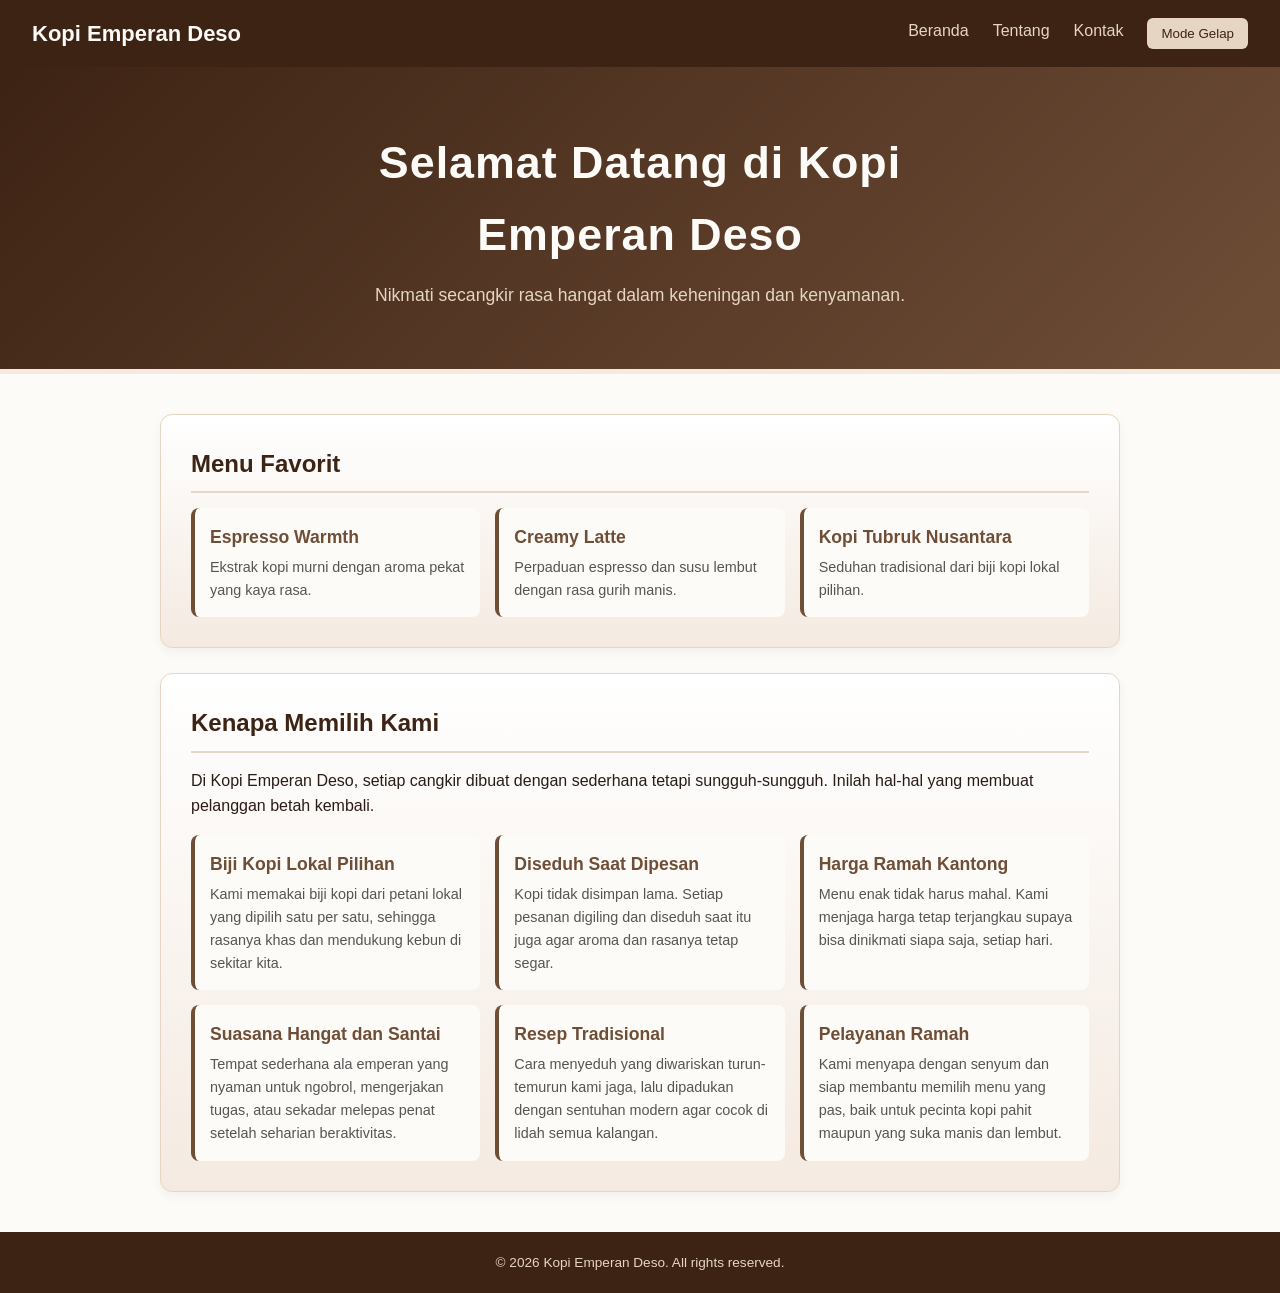
==== index.html @ c7e58eea "tombol mode gelap" ====
<!DOCTYPE html>
<html lang="id">
<head>
    <meta charset="UTF-8">
    <meta name="viewport" content="width=device-width, initial-scale=1.0">
    <title>Beranda | Kopi Emperan Deso</title>
    <link rel="stylesheet" href="style.css">
</head>
<body>
    <!-- Navbar -->
    <header class="navbar">
        <div class="logo">Kopi Emperan Deso</div>
        <nav>
            <ul class="menu">
                <li><a href="index.html">Beranda</a></li>
                <li><a href="tentang.html">Tentang</a></li>
                <li><a href="kontak.html">Kontak</a></li>
            </ul>
        </nav>

    </header>

    <!-- Hero -->
    <section class="hero">
        <div class="hero-content">
            <h1>Selamat Datang di Kopi Emperan Deso</h1>
            <p>Nikmati secangkir rasa hangat dalam keheningan dan kenyamanan.</p>
        </div>
    </section>

    <!-- Konten utama -->
    <main>
        <!-- Menu Favorit -->
        <section class="card">
            <h2>Menu Favorit</h2>
            <div class="menu-grid">
                <div class="menu-item">
                    <h3>Espresso Warmth</h3>
                    <p>Ekstrak kopi murni dengan aroma pekat yang kaya rasa.</p>
                </div>
                <div class="menu-item">
                    <h3>Creamy Latte</h3>
                    <p>Perpaduan espresso dan susu lembut dengan rasa gurih manis.</p>
                </div>
                <div class="menu-item">
                    <h3>Kopi Tubruk Nusantara</h3>
                    <p>Seduhan tradisional dari biji kopi lokal pilihan.</p>
                </div>
            </div>
        </section>

        <!-- Kenapa Memilih Kami -->
        <section class="card">
            <h2>Kenapa Memilih Kami</h2>
            <p class="card-intro">
                Di Kopi Emperan Deso, setiap cangkir dibuat dengan sederhana tetapi sungguh-sungguh. Inilah hal-hal yang membuat pelanggan betah kembali.
            </p>
            <div class="menu-grid">
                <div class="menu-item">
                    <h3>Biji Kopi Lokal Pilihan</h3>
                    <p>Kami memakai biji kopi dari petani lokal yang dipilih satu per satu, sehingga rasanya khas dan mendukung kebun di sekitar kita.</p>
                </div>
                <div class="menu-item">
                    <h3>Diseduh Saat Dipesan</h3>
                    <p>Kopi tidak disimpan lama. Setiap pesanan digiling dan diseduh saat itu juga agar aroma dan rasanya tetap segar.</p>
                </div>
                <div class="menu-item">
                    <h3>Harga Ramah Kantong</h3>
                    <p>Menu enak tidak harus mahal. Kami menjaga harga tetap terjangkau supaya bisa dinikmati siapa saja, setiap hari.</p>
                </div>
                <div class="menu-item">
                    <h3>Suasana Hangat dan Santai</h3>
                    <p>Tempat sederhana ala emperan yang nyaman untuk ngobrol, mengerjakan tugas, atau sekadar melepas penat setelah seharian beraktivitas.</p>
                </div>
                <div class="menu-item">
                    <h3>Resep Tradisional</h3>
                    <p>Cara menyeduh yang diwariskan turun-temurun kami jaga, lalu dipadukan dengan sentuhan modern agar cocok di lidah semua kalangan.</p>
                </div>
                <div class="menu-item">
                    <h3>Pelayanan Ramah</h3>
                    <p>Kami menyapa dengan senyum dan siap membantu memilih menu yang pas, baik untuk pecinta kopi pahit maupun yang suka manis dan lembut.</p>
                </div>
            </div>
        </section>
    </main>

    <!-- Footer -->
    <footer>
        <p>&copy; 2026 Kopi Emperan Deso. All rights reserved.</p>
    </footer>

    <script src="script.js"></script>
</body>
</html>
---- style.css ----
:root {
    --bg-cream-light: #FDFBF7;
    --bg-cream-soft: #F4EAE1;
    --accent-cream: #E6D5C3;
    --text-dark: #2B1B17;
    --text-muted: #555;
    --brown-coffee: #6F4E37;
    --brown-deep: #3D2314;
    --card-top: #FFFFFF;
}

body.gelap {
    --bg-cream-light: #17110D;
    --bg-cream-soft: #261B15;
    --accent-cream: #4A3A2F;
    --text-dark: #EEE6DD;
    --text-muted: #C9BDB0;
    --card-top: #2F221A;
}

* {
    margin: 0;
    padding: 0;
    box-sizing: border-box;
    font-family: 'Segoe UI', Tahoma, Geneva, Verdana, sans-serif;
}

body {
    background-color: var(--bg-cream-light);
    color: var(--text-dark);
    line-height: 1.6;
}

/* ===== BAGIAN UMUM (Dasar / Ketua) ===== */
.navbar {
    display: flex;
    justify-content: space-between;
    align-items: center;
    flex-wrap: wrap;
    gap: 12px;
    padding: 16px 32px;
    background-color: var(--brown-deep);
    color: var(--bg-cream-light);
}

.logo {
    font-size: 22px;
    font-weight: bold;
}

.menu {
    display: flex;
    gap: 24px;
    list-style: none;
}

.menu a {
    color: var(--accent-cream);
    text-decoration: none;
}

.menu a:hover {
    text-decoration: underline;
}

#tombol-tema {
    padding: 8px 14px;
    border: none;
    border-radius: 6px;
    background-color: var(--accent-cream);
    color: var(--brown-deep);
    cursor: pointer;
}

main,
.container {
    max-width: 900px;
    margin: 40px auto;
    padding: 0 20px;
}

.container {
    display: flex;
    flex-direction: column;
    gap: 25px;
}

.card {
    background: linear-gradient(180deg, var(--card-top), var(--bg-cream-soft));
    border: 1px solid var(--accent-cream);
    padding: 25px;
    border-radius: 12px;
    box-shadow: 0 4px 10px rgba(61, 35, 20, 0.05);
    margin-bottom: 25px;
}

.container .card {
    margin-bottom: 0;
}

.card h2 {
    color: var(--brown-deep);
    margin-bottom: 15px;
    font-size: 1.5rem;
    border-bottom: 2px solid var(--accent-cream);
    padding-bottom: 8px;
}

body.gelap .card h2 {
    color: var(--accent-cream);
}

footer {
    text-align: center;
    padding: 20px;
    background-color: var(--brown-deep);
    color: var(--accent-cream);
    font-size: 0.85rem;
    margin-top: 40px;
}

/* ===== BAGIAN BERANDA (Ajiw) ===== */
.hero {
    background: linear-gradient(135deg, var(--brown-deep), var(--brown-coffee));
    color: #FDFBF7;
    padding: 60px 20px;
    text-align: center;
    border-bottom: 5px solid var(--bg-cream-soft);
}

.hero-content {
    max-width: 700px;
    margin: 0 auto;
}

.hero h1 {
    font-size: 2.5rem;
    margin-bottom: 10px;
    letter-spacing: 1px;
}

.hero p {
    font-size: 1.1rem;
    color: var(--accent-cream);
}

.card-intro {
    margin-bottom: 16px;
}

.grid {
    display: grid;
    grid-template-columns: repeat(auto-fit, minmax(280px, 1fr));
    gap: 20px;
}

.info-list {
    list-style: none;
}

.info-list li {
    padding: 6px 0;
}

.highlight {
    margin-top: 10px;
    font-size: 0.9rem;
    color: var(--brown-coffee);
    font-weight: 600;
}

.menu-grid {
    display: grid;
    grid-template-columns: repeat(auto-fit, minmax(220px, 1fr));
    gap: 15px;
}

.menu-item {
    background-color: var(--bg-cream-light);
    padding: 15px;
    border-radius: 8px;
    border-left: 4px solid var(--brown-coffee);
}

.menu-item h3 {
    color: var(--brown-coffee);
    font-size: 1.1rem;
    margin-bottom: 5px;
}

.menu-item p {
    font-size: 0.9rem;
    color: var(--text-muted);
}

/* ===== BAGIAN TENTANG (Ocid) ===== */
.daftar {
    margin-left: 20px;
}

/* ===== BAGIAN KONTAK (Sherly) ===== */
.form-kontak label {
    display: block;
    font-weight: 600;
    font-size: 0.9rem;
    color: var(--text-dark);
    margin-top: 10px;
    margin-bottom: 4px;
}

.form-kontak input,
.form-kontak textarea {
    width: 100%;
    padding: 10px 12px;
    border: 1px solid var(--accent-cream);
    border-radius: 6px;
    background-color: var(--bg-cream-light);
    font-family: inherit;
    font-size: 0.9rem;
    color: var(--text-dark);
}

.form-kontak input:focus,
.form-kontak textarea:focus {
    outline: none;
    border-color: var(--brown-coffee);
}

.form-kontak button,
#tombol-kirim {
    margin-top: 16px;
    width: 100%;
    padding: 12px;
    background-color: var(--brown-deep);
    color: #FDFBF7;
    border: none;
    border-radius: 6px;
    font-size: 0.95rem;
    font-weight: 600;
    cursor: pointer;
    transition: background-color 0.2s ease;
}

.form-kontak button:hover,
#tombol-kirim:hover {
    background-color: var(--brown-coffee);
}

#status-form {
    margin-top: 12px;
    font-size: 0.85rem;
    font-weight: 600;
    text-align: center;
}

/* ===== RESPONSIVE ===== */

/* Laptop / PC (Lebar di atas 1024px) */
@media (min-width: 1025px) {
    main,
    .container {
        max-width: 1000px;
    }
    .hero h1 {
        font-size: 2.8rem;
    }
    .card {
        padding: 30px;
    }
}

/* Tablet (Lebar maksimal 1024px) */
@media (max-width: 1024px) {
    .hero {
        padding: 50px 20px;
    }
    .hero h1 {
        font-size: 2.2rem;
    }
    main,
    .container {
        margin: 30px auto;
        padding: 0 20px;
    }
    .grid,
    .menu-grid {
        grid-template-columns: repeat(2, 1fr);
        gap: 15px;
    }
}

/* Android / Smartphone (Lebar maksimal 600px) */
@media (max-width: 600px) {
    .navbar {
        flex-direction: column;
        padding: 14px 16px;
    }
    .menu {
        gap: 14px;
    }
    .hero {
        padding: 35px 15px;
    }
    .hero h1 {
        font-size: 1.6rem;
    }
    .hero p {
        font-size: 0.95rem;
    }
    main,
    .container {
        margin: 20px auto;
        padding: 0 12px;
        gap: 18px;
    }
    .card {
        padding: 16px;
    }
    .card h2 {
        font-size: 1.25rem;
    }
    .grid,
    .menu-grid {
        grid-template-columns: 1fr;
        gap: 12px;
    }
    .menu-item {
        padding: 12px;
    }
    footer {
        padding: 15px 10px;
        font-size: 0.8rem;
    }
}
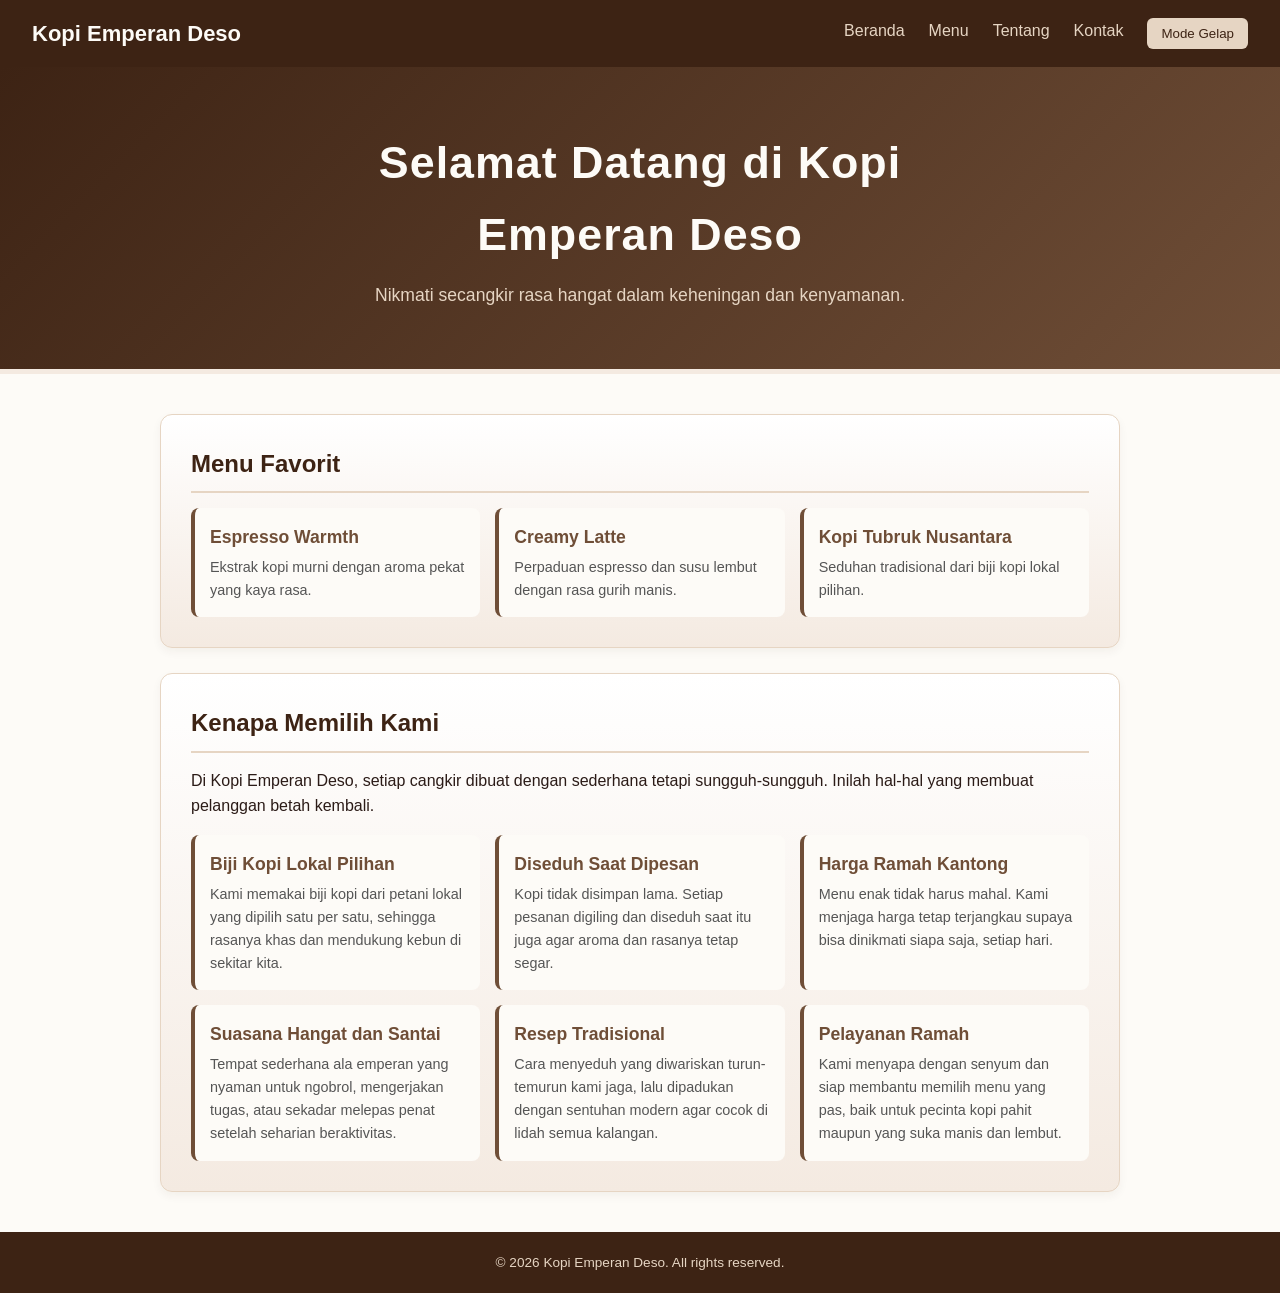
==== commit 9fbbe6a1: "menambah menu di href" ====
--- a/index.html
+++ b/index.html
@@ -13,11 +13,11 @@
         <nav>
             <ul class="menu">
                 <li><a href="index.html">Beranda</a></li>
+                <li><a href="menu.html">Menu</a></li>
                 <li><a href="tentang.html">Tentang</a></li>
                 <li><a href="kontak.html">Kontak</a></li>
             </ul>
         </nav>
-
     </header>
 
     <!-- Hero -->
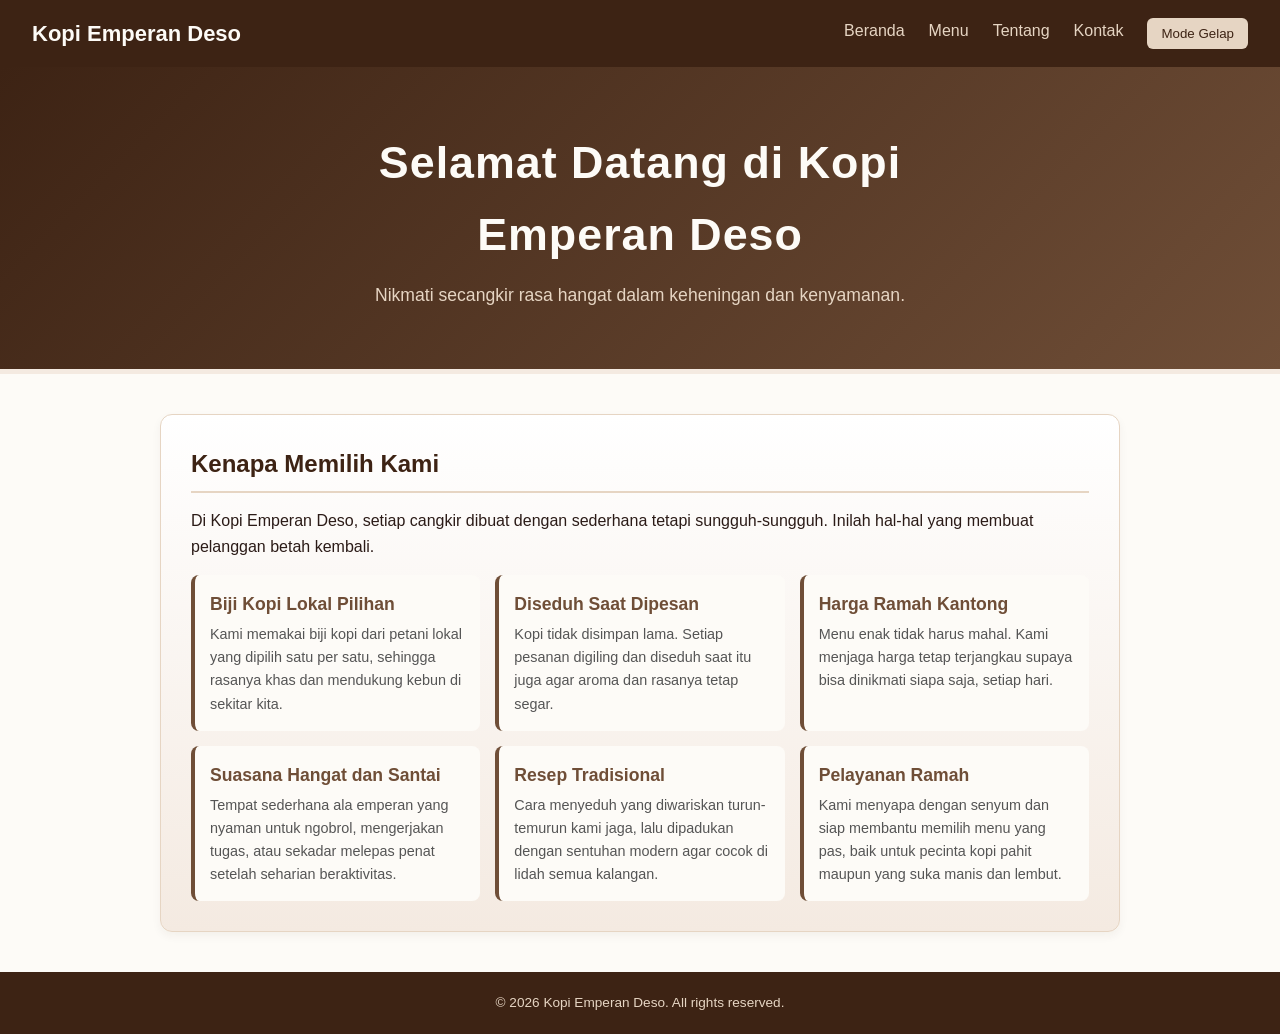
==== commit 1393b3ff: "menambah menu di href" ====
--- a/index.html
+++ b/index.html
@@ -30,25 +30,6 @@
 
     <!-- Konten utama -->
     <main>
-        <!-- Menu Favorit -->
-        <section class="card">
-            <h2>Menu Favorit</h2>
-            <div class="menu-grid">
-                <div class="menu-item">
-                    <h3>Espresso Warmth</h3>
-                    <p>Ekstrak kopi murni dengan aroma pekat yang kaya rasa.</p>
-                </div>
-                <div class="menu-item">
-                    <h3>Creamy Latte</h3>
-                    <p>Perpaduan espresso dan susu lembut dengan rasa gurih manis.</p>
-                </div>
-                <div class="menu-item">
-                    <h3>Kopi Tubruk Nusantara</h3>
-                    <p>Seduhan tradisional dari biji kopi lokal pilihan.</p>
-                </div>
-            </div>
-        </section>
-
         <!-- Kenapa Memilih Kami -->
         <section class="card">
             <h2>Kenapa Memilih Kami</h2>
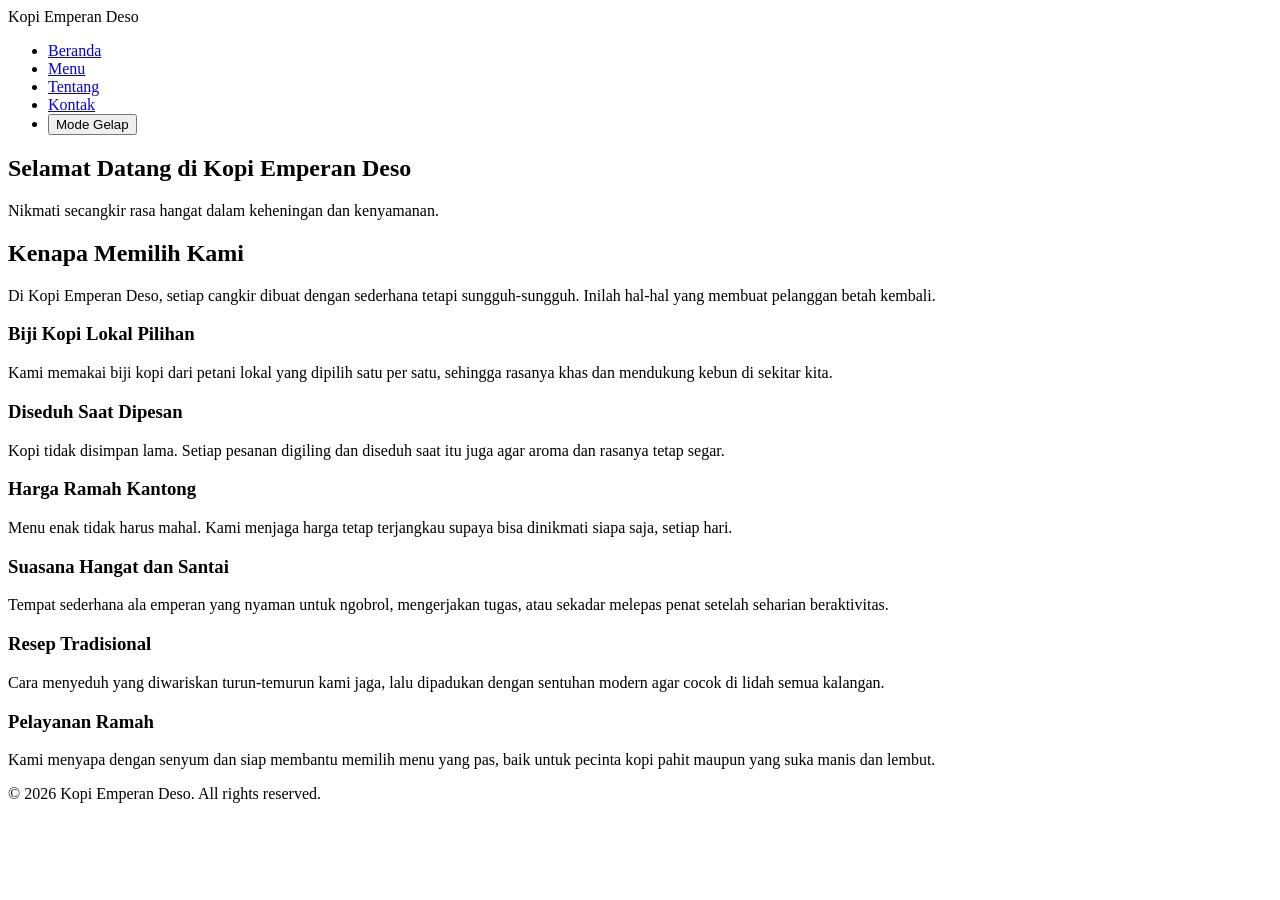
==== commit 89638960: "commit pertama" ====
--- a/index.html
+++ b/index.html
@@ -3,11 +3,10 @@
 <head>
     <meta charset="UTF-8">
     <meta name="viewport" content="width=device-width, initial-scale=1.0">
-    <title>Beranda | Kopi Emperan Deso</title>
+    <title>Kopi Emperan Deso</title>
     <link rel="stylesheet" href="style.css">
 </head>
 <body>
-    <!-- Navbar -->
     <header class="navbar">
         <div class="logo">Kopi Emperan Deso</div>
         <nav>
@@ -20,56 +19,50 @@
         </nav>
     </header>
 
-    <!-- Hero -->
-    <section class="hero">
-        <div class="hero-content">
+    <section class="welcome">
+        <div class="selamat-datang">
             <h1>Selamat Datang di Kopi Emperan Deso</h1>
             <p>Nikmati secangkir rasa hangat dalam keheningan dan kenyamanan.</p>
         </div>
     </section>
 
-    <!-- Konten utama -->
     <main>
-        <!-- Kenapa Memilih Kami -->
         <section class="card">
             <h2>Kenapa Memilih Kami</h2>
-            <p class="card-intro">
+            <p class="card-awalan">
                 Di Kopi Emperan Deso, setiap cangkir dibuat dengan sederhana tetapi sungguh-sungguh. Inilah hal-hal yang membuat pelanggan betah kembali.
             </p>
-            <div class="menu-grid">
-                <div class="menu-item">
+            <div class="kenapa-emperandeso">
+                <div class="kenapa">
                     <h3>Biji Kopi Lokal Pilihan</h3>
                     <p>Kami memakai biji kopi dari petani lokal yang dipilih satu per satu, sehingga rasanya khas dan mendukung kebun di sekitar kita.</p>
                 </div>
-                <div class="menu-item">
+                <div class="kenapa">
                     <h3>Diseduh Saat Dipesan</h3>
                     <p>Kopi tidak disimpan lama. Setiap pesanan digiling dan diseduh saat itu juga agar aroma dan rasanya tetap segar.</p>
                 </div>
-                <div class="menu-item">
+                <div class="kenapa">
                     <h3>Harga Ramah Kantong</h3>
                     <p>Menu enak tidak harus mahal. Kami menjaga harga tetap terjangkau supaya bisa dinikmati siapa saja, setiap hari.</p>
                 </div>
-                <div class="menu-item">
+                <div class="kenapa">
                     <h3>Suasana Hangat dan Santai</h3>
                     <p>Tempat sederhana ala emperan yang nyaman untuk ngobrol, mengerjakan tugas, atau sekadar melepas penat setelah seharian beraktivitas.</p>
                 </div>
-                <div class="menu-item">
+                <div class="kenapa">
                     <h3>Resep Tradisional</h3>
                     <p>Cara menyeduh yang diwariskan turun-temurun kami jaga, lalu dipadukan dengan sentuhan modern agar cocok di lidah semua kalangan.</p>
                 </div>
-                <div class="menu-item">
+                <div class="kenapa">
                     <h3>Pelayanan Ramah</h3>
                     <p>Kami menyapa dengan senyum dan siap membantu memilih menu yang pas, baik untuk pecinta kopi pahit maupun yang suka manis dan lembut.</p>
                 </div>
             </div>
         </section>
     </main>
-
-    <!-- Footer -->
     <footer>
         <p>&copy; 2026 Kopi Emperan Deso. All rights reserved.</p>
     </footer>
-
     <script src="script.js"></script>
 </body>
 </html>
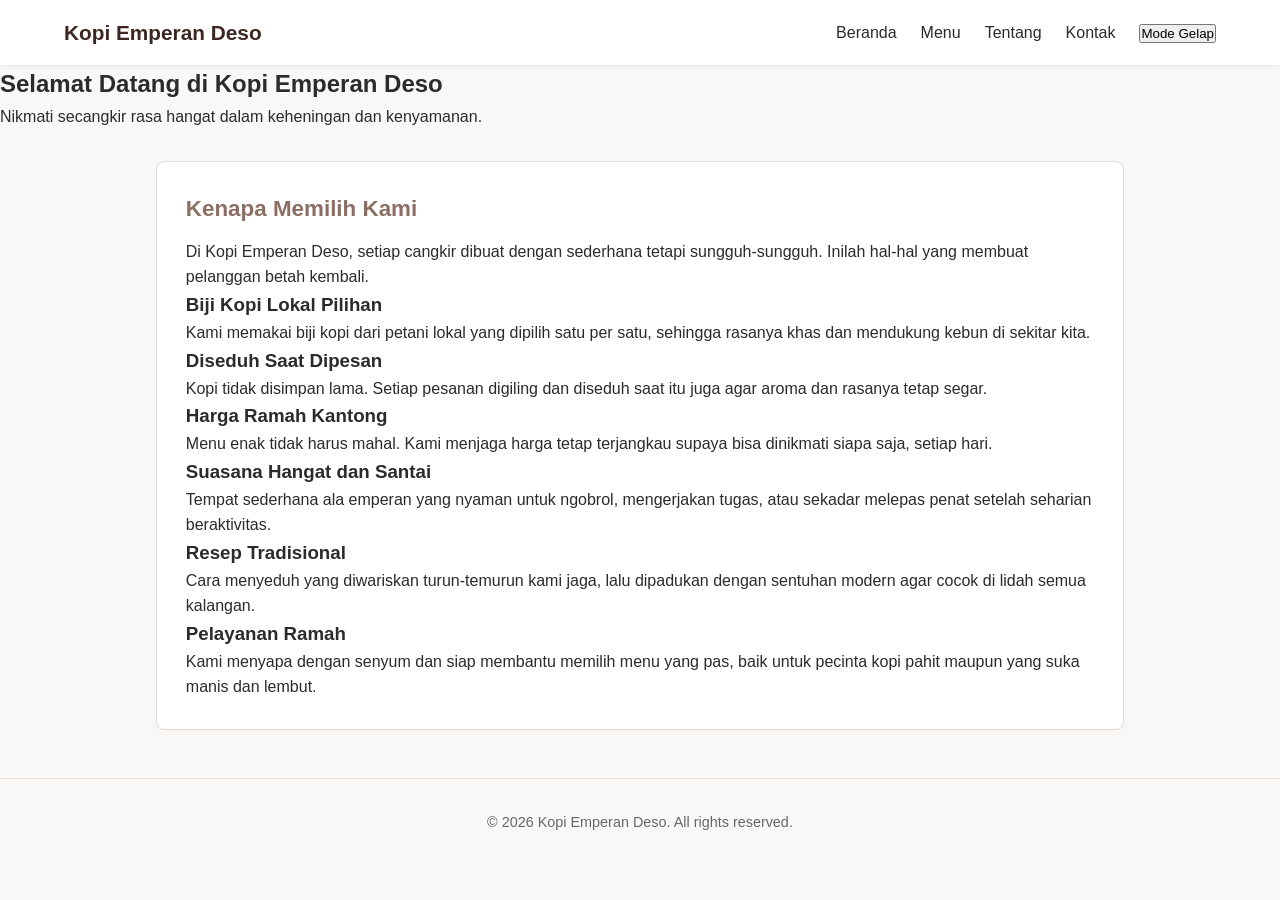
==== commit 3065519e: "Menyelesaikan style css" ====
--- a/index.html
+++ b/index.html
@@ -18,14 +18,12 @@
             </ul>
         </nav>
     </header>
-
     <section class="welcome">
         <div class="selamat-datang">
             <h1>Selamat Datang di Kopi Emperan Deso</h1>
             <p>Nikmati secangkir rasa hangat dalam keheningan dan kenyamanan.</p>
         </div>
     </section>
-
     <main>
         <section class="card">
             <h2>Kenapa Memilih Kami</h2>
--- a/style.css
+++ b/style.css
@@ -0,0 +1,285 @@
+:root {
+    --bg-color: #f9f8f6;          /* Putih tulang / cream sangat lembut */
+    --text-color: #2b2b2b;        /* Hitam arang / abu sangat gelap */
+    --card-bg: #ffffff;           /* Putih bersih */
+    --navbar-bg: #ffffff;         /* Putih */
+    --navbar-text: #3e2723;       /* Cokelat tua */
+    --border-color: #e0dcd0;      /* Abu-abu cream terang */
+    --hero-bg: #4e342e;           /* Cokelat tua klasik */
+    --hero-text: #ffffff;         /* Putih */
+    --highlight-color: #8d6e63;   /* Cokelat muda */
+    --accent-color: #d7ccc8;      /* Cream lembut */
+    --input-bg: #ffffff;          /* Putih */
+}
+
+/* Pengaturan Mode Gelap (Dark Mode) */
+body.dark-mode {
+    --bg-color: #121212;
+    --text-color: #f5f5f5;
+    --card-bg: #1e1e1e;
+    --navbar-bg: #1e1e1e;
+    --navbar-text: #d7ccc8;
+    --border-color: #333333;
+    --hero-bg: #271c18;
+    --hero-text: #f5f5f5;
+    --highlight-color: #bcaaa4;
+    --accent-color: #4e342e;
+    --input-bg: #2a2a2a;
+}
+
+* {
+    margin: 0;
+    padding: 0;
+    box-sizing: border-box;
+}
+
+body {
+    background-color: var(--bg-color);
+    color: var(--text-color);
+    font-family: 'Segoe UI', Tahoma, Geneva, Verdana, sans-serif;
+    line-height: 1.6;
+    transition: background-color 0.3s ease, color 0.3s ease;
+}
+
+.navbar {
+    background-color: var(--navbar-bg);
+    display: flex;
+    justify-content: space-between;
+    align-items: center;
+    padding: 1rem 5%;
+    box-shadow: 0 2px 4px rgba(0, 0, 0, 0.05);
+    position: sticky;
+    top: 0;
+    z-index: 1000;
+    transition: background-color 0.3s ease;
+}
+
+.logo {
+    font-size: 1.3rem;
+    font-weight: bold;
+    color: var(--navbar-text);
+}
+
+.menu {
+    list-style: none;
+    display: flex;
+    gap: 1.5rem;
+    align-items: center;
+}
+
+.menu a {
+    text-decoration: none;
+    color: var(--text-color);
+    font-weight: 500;
+    transition: color 0.2s ease;
+}
+
+.menu a:hover,
+.menu a.active {
+    color: var(--highlight-color);
+}
+
+/*untuk tombol pergantian mode */
+#theme-toggle {
+    background-color: var(--accent-color);
+    border: 1px solid var(--border-color);
+    color: var(--text-color);
+    padding: 6px 12px;
+    border-radius: 4px;
+    cursor: pointer;
+    font-size: 0.9rem;
+    transition: all 0.5s ease;
+}
+
+#theme-toggle:hover {
+    background-color: var(--highlight-color);
+    color: #ffffff;
+}
+
+.hero {
+    background-color: var(--hero-bg);
+    color: var(--hero-text);
+    text-align: center;
+    padding: 4rem 1rem;
+    transition: background-color 0.3s ease;
+}
+
+.hero h1 {
+    font-size: 2.2rem;
+    margin-bottom: 0.5rem;
+}
+
+.hero p {
+    font-size: 1.1rem;
+    opacity: 0.9;
+}
+
+main, .container {
+    max-width: 1000px;
+    margin: 2rem auto;
+    padding: 0 1rem;
+    display: flex;
+    flex-direction: column;
+    gap: 1.5rem;
+}
+
+.card {
+    background-color: var(--card-bg);
+    border: 1px solid var(--border-color);
+    padding: 1.8rem;
+    border-radius: 8px;
+    box-shadow: 0 2px 6px rgba(0, 0, 0, 0.02);
+    transition: background-color 0.3s ease, border-color 0.3s ease;
+}
+
+.card h2 {
+    margin-bottom: 0.75rem;
+    color: var(--highlight-color);
+    font-size: 1.4rem;
+}
+
+.card-intro {
+    margin-bottom: 1.2rem;
+    font-size: 0.95rem;
+}
+
+.grid {
+    display: grid;
+    grid-template-columns: 1fr 1fr;
+    gap: 1.5rem;
+}
+
+.menu-grid {
+    display: grid;
+    grid-template-columns: repeat(auto-fit, minmax(260px, 1fr));
+    gap: 1.2rem;
+    margin-top: 1rem;
+}
+
+.menu-item {
+    background-color: var(--bg-color);
+    padding: 1.2rem;
+    border-radius: 6px;
+    border: 1px solid var(--border-color);
+    transition: background-color 0.3s ease, border-color 0.3s ease;
+}
+
+.menu-item h3 {
+    font-size: 1.1rem;
+    margin-bottom: 0.4rem;
+    color: var(--navbar-text);
+}
+
+body.dark-mode .menu-item h3 {
+    color: var(--highlight-color);
+}
+
+.menu-item p {
+    font-size: 0.9rem;
+    opacity: 0.85;
+}
+
+.highlight {
+    margin-top: 0.6rem;
+    font-size: 0.95rem;
+    color: var(--highlight-color);
+    font-weight: 600;
+}
+
+.info-list {
+    list-style: none;
+}
+
+.info-list li {
+    margin-bottom: 0.5rem;
+}
+
+.form-kontak {
+    display: flex;
+    flex-direction: column;
+    gap: 0.8rem;
+}
+
+.form-kontak label {
+    font-weight: 500;
+    font-size: 0.9rem;
+}
+
+.form-kontak input,
+.form-kontak textarea {
+    width: 100%;
+    padding: 10px;
+    border: 1px solid var(--border-color);
+    background-color: var(--input-bg);
+    color: var(--text-color);
+    border-radius: 4px;
+    font-family: inherit;
+    font-size: 0.95rem;
+}
+
+.form-kontak button {
+    background-color: var(--highlight-color);
+    color: #ffffff;
+    border: none;
+    padding: 10px 15px;
+    border-radius: 4px;
+    cursor: pointer;
+    font-weight: 600;
+    margin-top: 0.5rem;
+    transition: background-color 0.2s ease;
+}
+
+.form-kontak button:hover {
+    background-color: var(--hero-bg);
+}
+
+#status-form {
+    margin-top: 0.5rem;
+    font-size: 0.9rem;
+    font-weight: 500;
+}
+
+footer {
+    text-align: center;
+    padding: 2rem;
+    font-size: 0.9rem;
+    opacity: 0.7;
+    border-top: 1px solid var(--border-color);
+    margin-top: 3rem;
+}
+
+@media (max-width: 768px) {
+    .grid {
+        grid-template-columns: 1fr;
+    }
+    
+    .navbar {
+        flex-direction: column;
+        gap: 0.8rem;
+        padding: 1rem;
+    }
+    
+    .menu {
+        gap: 1rem;
+    }
+}
+
+@media (min-width: 769px) and (max-width: 1024px) {
+    .container, main {
+        max-width: 90%;
+        padding: 0 1.5rem;
+    }
+
+    .navbar {
+        padding: 1rem 3%;
+    }
+
+    .hero {
+        padding: 4.5rem 2rem;
+    }
+
+    .grid {
+        grid-template-columns: 1fr 1fr;
+        gap: 1.2rem;
+    }
+}
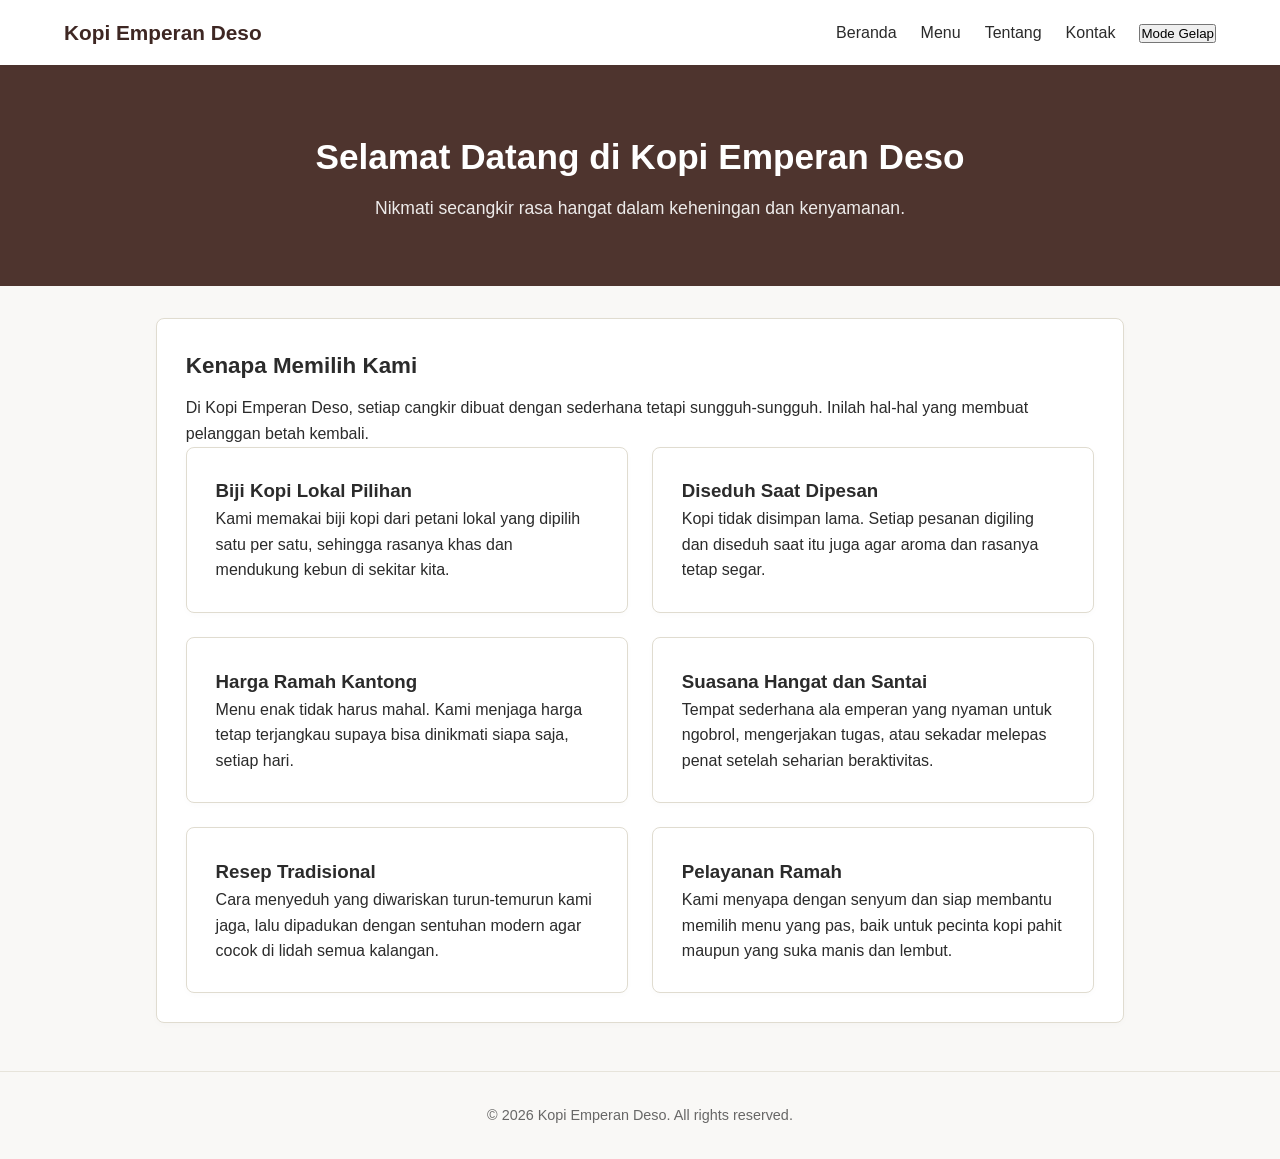
==== commit c8ccabcd: "commit ke 55" ====
--- a/index.html
+++ b/index.html
@@ -18,8 +18,8 @@
             </ul>
         </nav>
     </header>
-    <section class="welcome">
-        <div class="selamat-datang">
+    <section class="hero">
+        <div class="hero-content">
             <h1>Selamat Datang di Kopi Emperan Deso</h1>
             <p>Nikmati secangkir rasa hangat dalam keheningan dan kenyamanan.</p>
         </div>
@@ -27,31 +27,31 @@
     <main>
         <section class="card">
             <h2>Kenapa Memilih Kami</h2>
-            <p class="card-awalan">
+            <p>
                 Di Kopi Emperan Deso, setiap cangkir dibuat dengan sederhana tetapi sungguh-sungguh. Inilah hal-hal yang membuat pelanggan betah kembali.
             </p>
-            <div class="kenapa-emperandeso">
-                <div class="kenapa">
+            <div class="grid">
+                <div class="card">
                     <h3>Biji Kopi Lokal Pilihan</h3>
                     <p>Kami memakai biji kopi dari petani lokal yang dipilih satu per satu, sehingga rasanya khas dan mendukung kebun di sekitar kita.</p>
                 </div>
-                <div class="kenapa">
+                <div class="card">
                     <h3>Diseduh Saat Dipesan</h3>
                     <p>Kopi tidak disimpan lama. Setiap pesanan digiling dan diseduh saat itu juga agar aroma dan rasanya tetap segar.</p>
                 </div>
-                <div class="kenapa">
+                <div class="card">
                     <h3>Harga Ramah Kantong</h3>
                     <p>Menu enak tidak harus mahal. Kami menjaga harga tetap terjangkau supaya bisa dinikmati siapa saja, setiap hari.</p>
                 </div>
-                <div class="kenapa">
+                <div class="card">
                     <h3>Suasana Hangat dan Santai</h3>
                     <p>Tempat sederhana ala emperan yang nyaman untuk ngobrol, mengerjakan tugas, atau sekadar melepas penat setelah seharian beraktivitas.</p>
                 </div>
-                <div class="kenapa">
+                <div class="card">
                     <h3>Resep Tradisional</h3>
                     <p>Cara menyeduh yang diwariskan turun-temurun kami jaga, lalu dipadukan dengan sentuhan modern agar cocok di lidah semua kalangan.</p>
                 </div>
-                <div class="kenapa">
+                <div class="card">
                     <h3>Pelayanan Ramah</h3>
                     <p>Kami menyapa dengan senyum dan siap membantu memilih menu yang pas, baik untuk pecinta kopi pahit maupun yang suka manis dan lembut.</p>
                 </div>
--- a/style.css
+++ b/style.css
@@ -12,7 +12,7 @@
     --input-bg: #ffffff;          /* Putih */
 }
 
-/* Pengaturan Mode Gelap (Dark Mode) */
+
 body.dark-mode {
     --bg-color: #121212;
     --text-color: #f5f5f5;
@@ -134,7 +134,7 @@
 
 .card h2 {
     margin-bottom: 0.75rem;
-    color: var(--highlight-color);
+    color: var(--text-color);
     font-size: 1.4rem;
 }
 
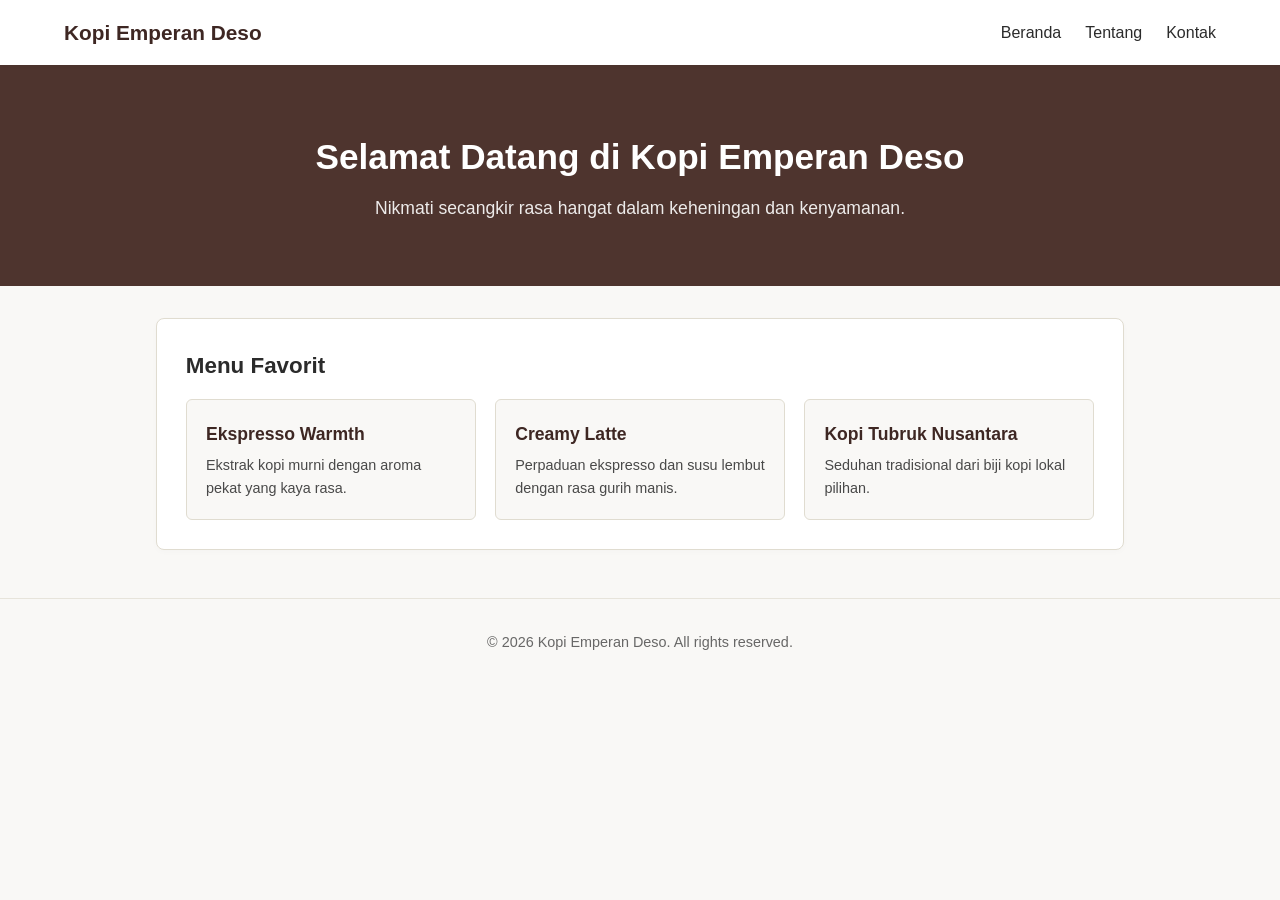
==== commit d2f4a114: "mengubah index" ====
--- a/index.html
+++ b/index.html
@@ -1,66 +1,58 @@
-<!DOCTYPE html>
-<html lang="id">
+<!doctype html>
+<html lang="en">
 <head>
-    <meta charset="UTF-8">
-    <meta name="viewport" content="width=device-width, initial-scale=1.0">
-    <title>Kopi Emperan Deso</title>
-    <link rel="stylesheet" href="style.css">
+  <meta charset="UTF-8" />
+  <meta name="viewport" content="width=device-width, initial-scale=1.0" />
+  <title>Kopi Emperan Deso</title>
+  <link rel="stylesheet" href="style.css" />
 </head>
 <body>
-    <header class="navbar">
-        <div class="logo">Kopi Emperan Deso</div>
-        <nav>
-            <ul class="menu">
-                <li><a href="index.html">Beranda</a></li>
-                <li><a href="menu.html">Menu</a></li>
-                <li><a href="tentang.html">Tentang</a></li>
-                <li><a href="kontak.html">Kontak</a></li>
-            </ul>
-        </nav>
-    </header>
-    <section class="hero">
-        <div class="hero-content">
-            <h1>Selamat Datang di Kopi Emperan Deso</h1>
-            <p>Nikmati secangkir rasa hangat dalam keheningan dan kenyamanan.</p>
+  <!-- Navbar: menu mengarah ke bagian di halaman ini -->
+  <header class="navbar">
+    <h1 class="logo">Kopi Emperan Deso</h1>
+    <nav>
+      <ul class="menu">
+        <li><a href="index.html">Beranda</a></li>
+        <li><a href="tentang.html">Tentang</a></li>
+        <li><a href="kontak.html">Kontak</a></li>
+      </ul>
+    </nav>
+  </header>
+
+  <!-- ===== BERANDA ===== -->
+  <section class="hero" id="beranda">
+    <div class="hero-content">
+      <h1>Selamat Datang di Kopi Emperan Deso</h1>
+      <p>Nikmati secangkir rasa hangat dalam keheningan dan kenyamanan.</p>
+    </div>
+  </section>
+
+  <main class="container">
+   
+    <!-- Menu Favorit -->
+    <section class="card">
+      <h2>Menu Favorit</h2>
+      <div class="menu-grid">
+        <div class="menu-item">
+          <h3>Ekspresso Warmth</h3>
+          <p>Ekstrak kopi murni dengan aroma pekat yang kaya rasa.</p>
         </div>
+        <div class="menu-item">
+          <h3>Creamy Latte</h3>
+          <p>Perpaduan ekspresso dan susu lembut dengan rasa gurih manis.</p>
+        </div>
+        <div class="menu-item">
+          <h3>Kopi Tubruk Nusantara</h3>
+          <p>Seduhan tradisional dari biji kopi lokal pilihan.</p>
+        </div>
+      </div>
     </section>
-    <main>
-        <section class="card">
-            <h2>Kenapa Memilih Kami</h2>
-            <p>
-                Di Kopi Emperan Deso, setiap cangkir dibuat dengan sederhana tetapi sungguh-sungguh. Inilah hal-hal yang membuat pelanggan betah kembali.
-            </p>
-            <div class="grid">
-                <div class="card">
-                    <h3>Biji Kopi Lokal Pilihan</h3>
-                    <p>Kami memakai biji kopi dari petani lokal yang dipilih satu per satu, sehingga rasanya khas dan mendukung kebun di sekitar kita.</p>
-                </div>
-                <div class="card">
-                    <h3>Diseduh Saat Dipesan</h3>
-                    <p>Kopi tidak disimpan lama. Setiap pesanan digiling dan diseduh saat itu juga agar aroma dan rasanya tetap segar.</p>
-                </div>
-                <div class="card">
-                    <h3>Harga Ramah Kantong</h3>
-                    <p>Menu enak tidak harus mahal. Kami menjaga harga tetap terjangkau supaya bisa dinikmati siapa saja, setiap hari.</p>
-                </div>
-                <div class="card">
-                    <h3>Suasana Hangat dan Santai</h3>
-                    <p>Tempat sederhana ala emperan yang nyaman untuk ngobrol, mengerjakan tugas, atau sekadar melepas penat setelah seharian beraktivitas.</p>
-                </div>
-                <div class="card">
-                    <h3>Resep Tradisional</h3>
-                    <p>Cara menyeduh yang diwariskan turun-temurun kami jaga, lalu dipadukan dengan sentuhan modern agar cocok di lidah semua kalangan.</p>
-                </div>
-                <div class="card">
-                    <h3>Pelayanan Ramah</h3>
-                    <p>Kami menyapa dengan senyum dan siap membantu memilih menu yang pas, baik untuk pecinta kopi pahit maupun yang suka manis dan lembut.</p>
-                </div>
-            </div>
-        </section>
-    </main>
-    <footer>
-        <p>&copy; 2026 Kopi Emperan Deso. All rights reserved.</p>
-    </footer>
-    <script src="script.js"></script>
+  </main>
+
+  <footer>
+    <p>&copy; 2026 Kopi Emperan Deso. All rights reserved.</p>
+  </footer>
+
+  <script src="js/script.js"></script>
 </body>
 </html>
--- a/style.css
+++ b/style.css
@@ -88,7 +88,7 @@
     border-radius: 4px;
     cursor: pointer;
     font-size: 0.9rem;
-    transition: all 0.5s ease;
+    transition: all 0.2s ease;
 }
 
 #theme-toggle:hover {
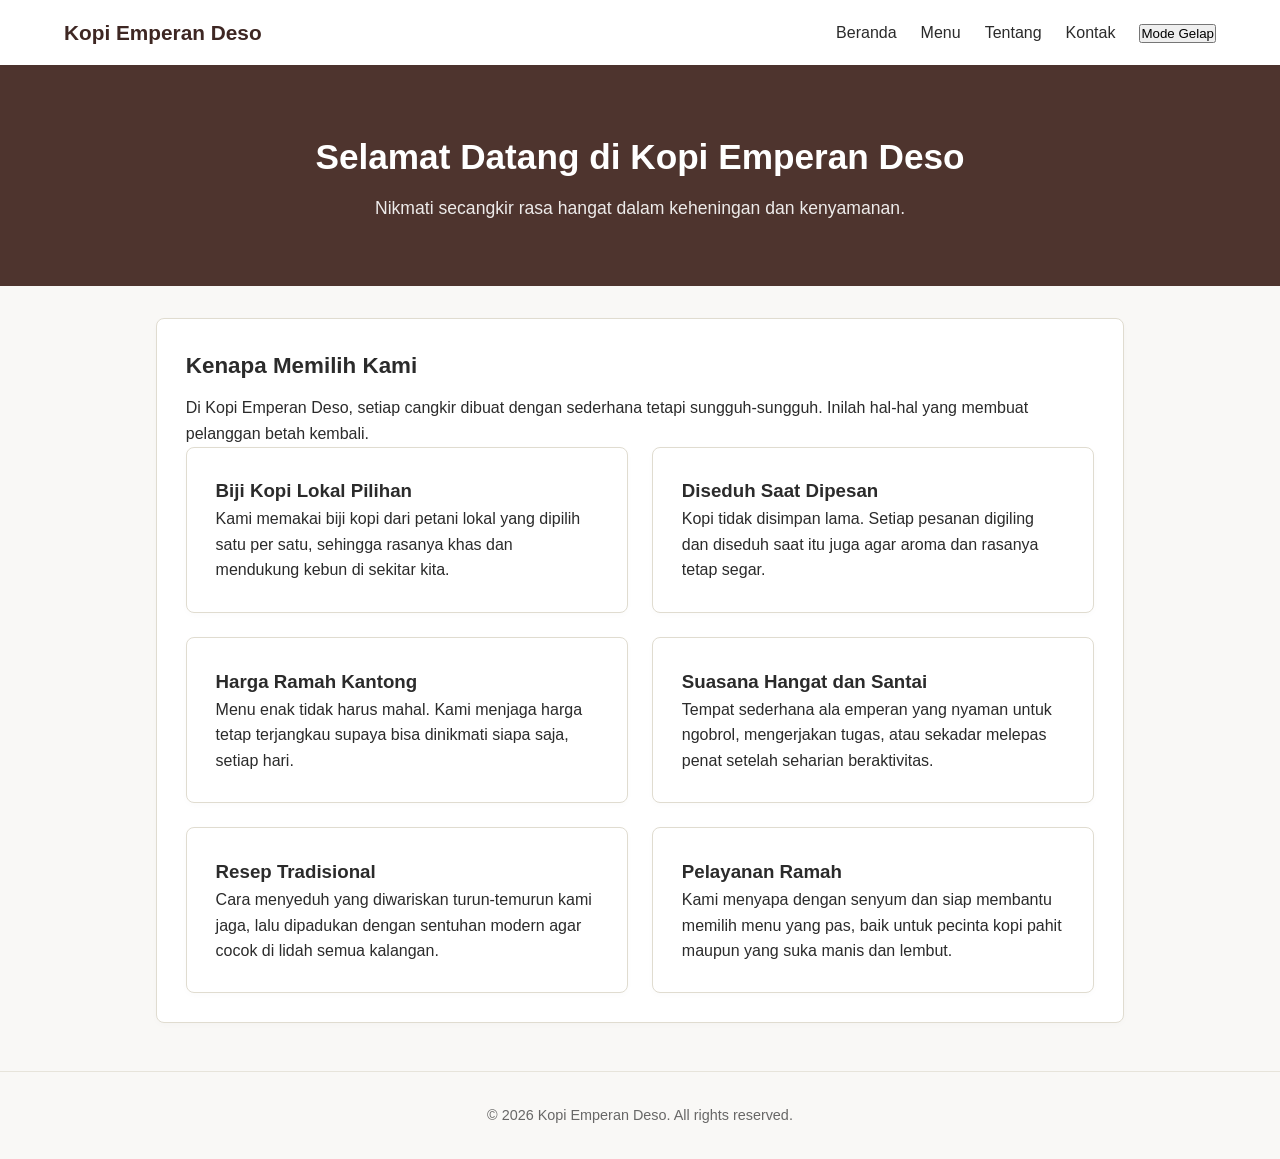
==== commit aeaa3309: "menyelesaikan conflict" ====
--- a/index.html
+++ b/index.html
@@ -1,58 +1,66 @@
 <!doctype html>
 <html lang="en">
 <head>
-  <meta charset="UTF-8" />
-  <meta name="viewport" content="width=device-width, initial-scale=1.0" />
-  <title>Kopi Emperan Deso</title>
-  <link rel="stylesheet" href="style.css" />
+    <meta charset="UTF-8">
+    <meta name="viewport" content="width=device-width, initial-scale=1.0">
+    <title>Kopi Emperan Deso</title>
+    <link rel="stylesheet" href="style.css">
 </head>
 <body>
-  <!-- Navbar: menu mengarah ke bagian di halaman ini -->
-  <header class="navbar">
-    <h1 class="logo">Kopi Emperan Deso</h1>
-    <nav>
-      <ul class="menu">
-        <li><a href="index.html">Beranda</a></li>
-        <li><a href="tentang.html">Tentang</a></li>
-        <li><a href="kontak.html">Kontak</a></li>
-      </ul>
-    </nav>
-  </header>
-
-  <!-- ===== BERANDA ===== -->
-  <section class="hero" id="beranda">
-    <div class="hero-content">
-      <h1>Selamat Datang di Kopi Emperan Deso</h1>
-      <p>Nikmati secangkir rasa hangat dalam keheningan dan kenyamanan.</p>
-    </div>
-  </section>
-
-  <main class="container">
-   
-    <!-- Menu Favorit -->
-    <section class="card">
-      <h2>Menu Favorit</h2>
-      <div class="menu-grid">
-        <div class="menu-item">
-          <h3>Ekspresso Warmth</h3>
-          <p>Ekstrak kopi murni dengan aroma pekat yang kaya rasa.</p>
+    <header class="navbar">
+        <div class="logo">Kopi Emperan Deso</div>
+        <nav>
+            <ul class="menu">
+                <li><a href="index.html">Beranda</a></li>
+                <li><a href="menu.html">Menu</a></li>
+                <li><a href="tentang.html">Tentang</a></li>
+                <li><a href="kontak.html">Kontak</a></li>
+            </ul>
+        </nav>
+    </header>
+    <section class="hero">
+        <div class="hero-content">
+            <h1>Selamat Datang di Kopi Emperan Deso</h1>
+            <p>Nikmati secangkir rasa hangat dalam keheningan dan kenyamanan.</p>
         </div>
-        <div class="menu-item">
-          <h3>Creamy Latte</h3>
-          <p>Perpaduan ekspresso dan susu lembut dengan rasa gurih manis.</p>
-        </div>
-        <div class="menu-item">
-          <h3>Kopi Tubruk Nusantara</h3>
-          <p>Seduhan tradisional dari biji kopi lokal pilihan.</p>
-        </div>
-      </div>
     </section>
-  </main>
-
-  <footer>
-    <p>&copy; 2026 Kopi Emperan Deso. All rights reserved.</p>
-  </footer>
-
-  <script src="js/script.js"></script>
+    <main>
+        <section class="card">
+            <h2>Kenapa Memilih Kami</h2>
+            <p>
+                Di Kopi Emperan Deso, setiap cangkir dibuat dengan sederhana tetapi sungguh-sungguh. Inilah hal-hal yang membuat pelanggan betah kembali.
+            </p>
+            <div class="grid">
+                <div class="card">
+                    <h3>Biji Kopi Lokal Pilihan</h3>
+                    <p>Kami memakai biji kopi dari petani lokal yang dipilih satu per satu, sehingga rasanya khas dan mendukung kebun di sekitar kita.</p>
+                </div>
+                <div class="card">
+                    <h3>Diseduh Saat Dipesan</h3>
+                    <p>Kopi tidak disimpan lama. Setiap pesanan digiling dan diseduh saat itu juga agar aroma dan rasanya tetap segar.</p>
+                </div>
+                <div class="card">
+                    <h3>Harga Ramah Kantong</h3>
+                    <p>Menu enak tidak harus mahal. Kami menjaga harga tetap terjangkau supaya bisa dinikmati siapa saja, setiap hari.</p>
+                </div>
+                <div class="card">
+                    <h3>Suasana Hangat dan Santai</h3>
+                    <p>Tempat sederhana ala emperan yang nyaman untuk ngobrol, mengerjakan tugas, atau sekadar melepas penat setelah seharian beraktivitas.</p>
+                </div>
+                <div class="card">
+                    <h3>Resep Tradisional</h3>
+                    <p>Cara menyeduh yang diwariskan turun-temurun kami jaga, lalu dipadukan dengan sentuhan modern agar cocok di lidah semua kalangan.</p>
+                </div>
+                <div class="card">
+                    <h3>Pelayanan Ramah</h3>
+                    <p>Kami menyapa dengan senyum dan siap membantu memilih menu yang pas, baik untuk pecinta kopi pahit maupun yang suka manis dan lembut.</p>
+                </div>
+            </div>
+        </section>
+    </main>
+    <footer>
+        <p>&copy; 2026 Kopi Emperan Deso. All rights reserved.</p>
+    </footer>
+    <script src="script.js"></script>
 </body>
 </html>
--- a/style.css
+++ b/style.css
@@ -88,7 +88,7 @@
     border-radius: 4px;
     cursor: pointer;
     font-size: 0.9rem;
-    transition: all 0.2s ease;
+    transition: all 0.5s ease;
 }
 
 #theme-toggle:hover {
